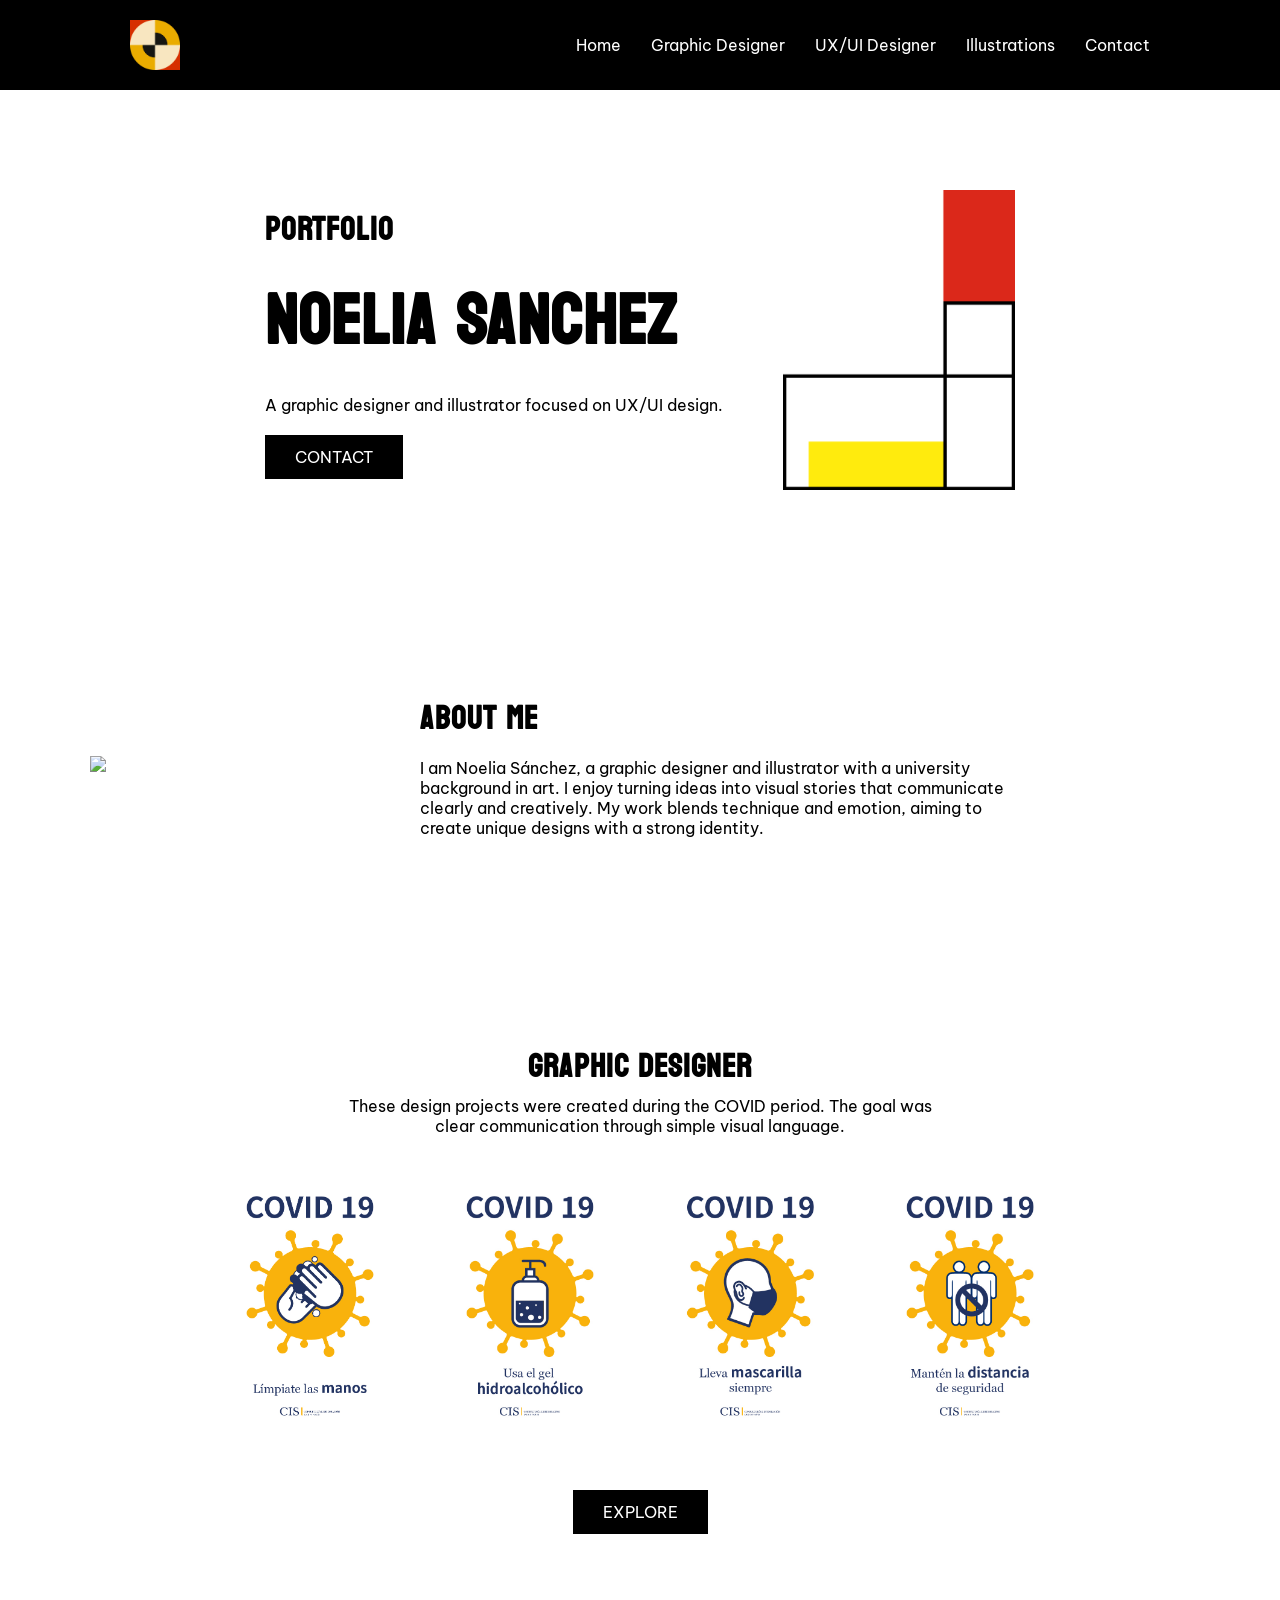
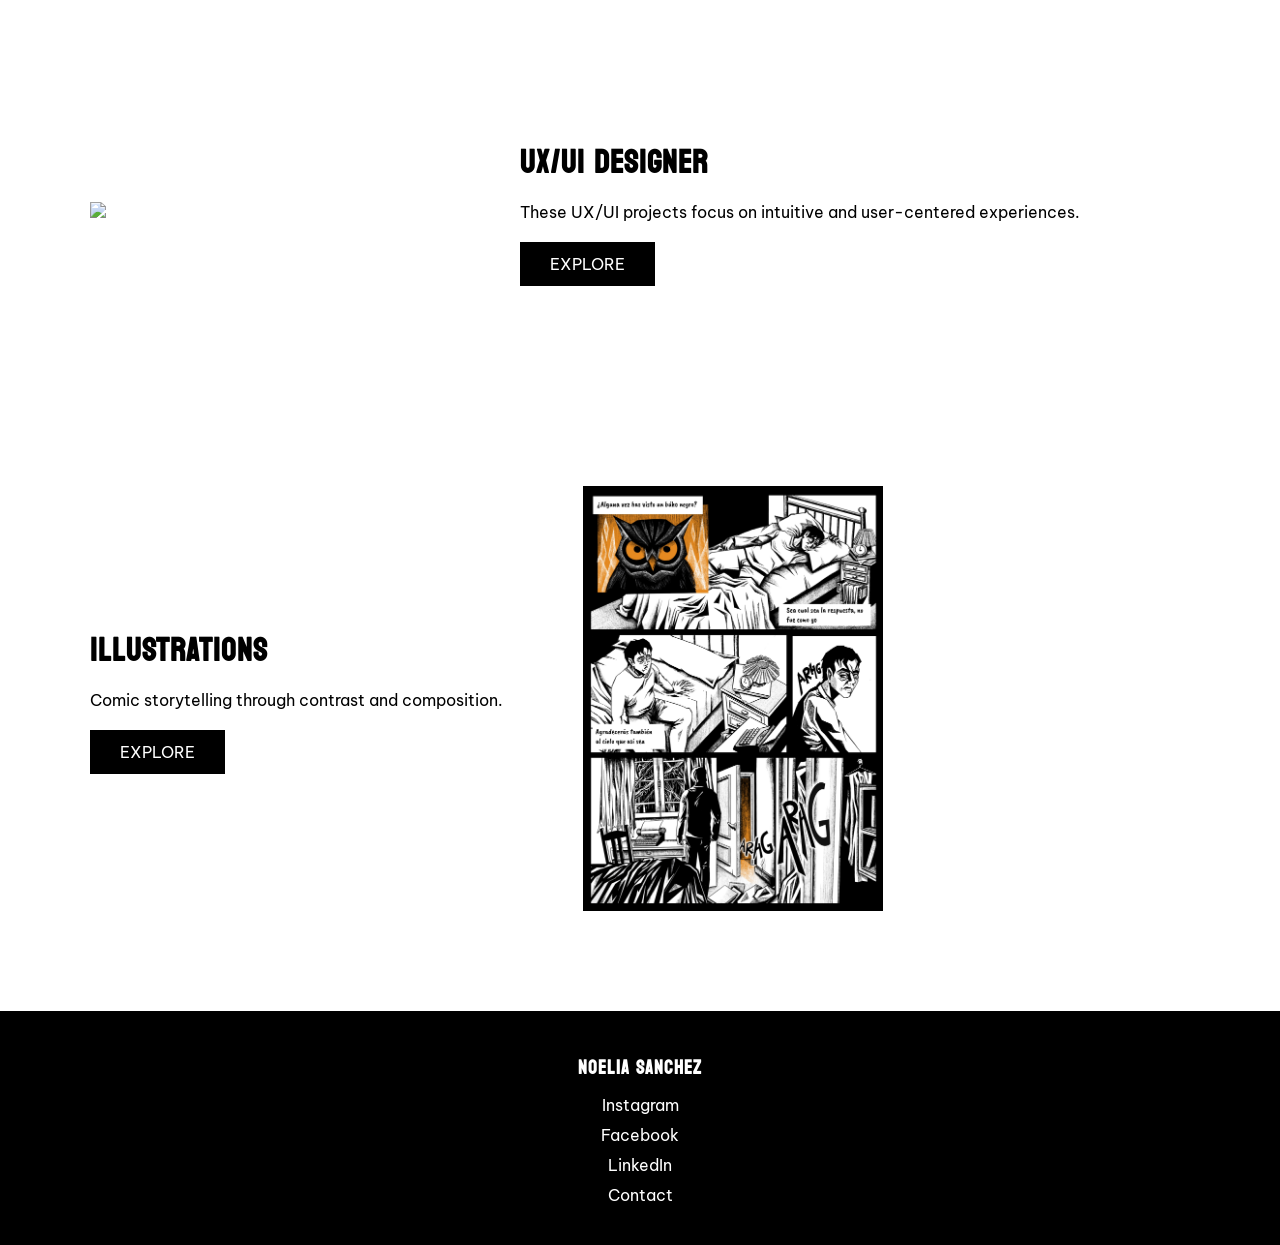
==== index.html @ 2e805975 "initial commit" ====
<!DOCTYPE html>
<html lang="en">
<head>
  <meta charset="UTF-8">
  <meta name="viewport" content="width=device-width, initial-scale=1.0">
  <title>Portfolio</title>

  <link href="https://fonts.googleapis.com/css2?family=Bayon&family=Be+Vietnam+Pro:wght@300;400;500&display=swap" rel="stylesheet">
  <link rel="stylesheet" href="styles.css">
  <script src="script.js" defer></script>
</head>

<body>

<div class="home-page">

<!-- HEADER -->
<header class="header">
  <div class="nav-container">
    <img src="logotipo/logo.png" alt="Logo" class="logo">

    <button class="menu-toggle" id="menu-toggle">☰</button>

    <nav class="nav" id="nav">
      <a href="index.html">Home</a>
      <a href="GraphicDesigner.html">Graphic Designer</a>
      <a href="UXDesigner.html">UX/UI Designer</a>
      <a href="Illustrations.html">Illustrations</a>
      <a href="Contact.html">Contact</a>
    </nav>
  </div>
</header>

<!-- HERO -->
<section class="hero">
  <div class="container hero-content">

    <div class="hero-text">
      <h2>PORTFOLIO</h2>
      <h1>NOELIA SANCHEZ</h1>
      <p>A graphic designer and illustrator focused on UX/UI design.</p>
      <a href="Contact.html" class="btn">CONTACT</a>
    </div>
    

    <img src="Figuras/mondrian2.png" class="mondrian-img">

  </div>
</section>

<!-- ABOUT -->
<section>
  <div class="container about">

    <!-- IZQUIERDA (IMAGEN + FORMAS) -->
    <div class="profile-wrapper">
      <img src="perfil/perfil3.png" class="profile-img">

      <div class="bauhaus-box bauhaus-blue about-blue"></div>
      <div class="bauhaus-box bauhaus-yellow about-yellow"></div>
      <div class="bauhaus-box bauhaus-outline about-outline"></div>
    </div>

    <!-- DERECHA (TEXTO) -->
    <div class="about-text">
      <h2>ABOUT ME</h2>
      <p>
        I am Noelia Sánchez, a graphic designer and illustrator with a university background in art. 
        I enjoy turning ideas into visual stories that communicate clearly and creatively. 
        My work blends technique and emotion, aiming to create unique designs with a strong identity.
      </p>
    </div>

  </div>
</section>

<!-- GRAPHIC DESIGN -->
<section>
  <div class="container">
    <h2>GRAPHIC DESIGNER</h2>

    <p aling="center">
      These design projects were created during the COVID period. 
      The goal was clear communication through simple visual language.
    </p>

    <div class="home-grid">
      <img src="Covid/covid1.jpg">
      <img src="Covid/covid6.jpg">
      <img src="Covid/covid7.jpg">
      <img src="Covid/covid9.jpg">
    </div>

     <a href="GraphicDesigner.html" class="btn">EXPLORE</a>
  </div>
 
</section>

<!-- UX -->
<section>
  <div class="container ux">
    <img src="UX/ordenador.png">

    <div>
      <h2>UX/UI DESIGNER</h2>
      <p>
        These UX/UI projects focus on intuitive and user-centered experiences.
      </p>
      <a href="UXDesigner.html" class="btn">EXPLORE</a>
    </div>
    
  </div>
</section>

<!-- ILLUSTRATIONS -->
<section>
  <div class="container illustration">

    <div>
      <h2>ILLUSTRATIONS</h2>
      <p>
        Comic storytelling through contrast and composition.
      </p>
      <a href="Illustrations.html" class="btn">EXPLORE</a>
    </div>
    

    <img src="Comic/1.JPG">

  </div>
</section>


<!-- FOOTER -->
<footer>
  <h3>NOELIA SANCHEZ</h3>

  <div class="footer-links">
    <a href="https://www.instagram.com/_lady.dragon">Instagram</a>
    <a href="https://www.facebook.com">Facebook</a>
    <a href="https://www.linkedin.com">LinkedIn</a>
    <a href="Contact.html">Contact</a>
  </div>
</footer>

</div>

</body>
</html>
---- styles.css ----
/* ===== RESET ===== */
*{
  margin:0;
  padding:0;
  box-sizing:border-box;
}

html, body{
  height:100%;
}

body{
  font-family:'Be Vietnam Pro', sans-serif;
  background:#fff;
  color:#000;
  display:flex;
  flex-direction:column;
}

/* ===== TEXT ===== */
h1,h2,h3{
  font-family:'Bayon', sans-serif;
  letter-spacing:1px;
}

h1{ font-size:70px; }
h2{ font-size:32px; }

p{
  margin-top:10px;
  max-width:600px;
}

/* ===== HEADER ===== */
.header{
  background:#000;
  padding:20px 0;
  position:relative;
}



.logo{ width:50px; }

.menu-toggle{
  display:none;
  font-size:26px;
  background:none;
  border:none;
  color:#fff;
  cursor:pointer;
  margin-left:auto;
}
.nav a {
  color: #fff;
  text-decoration: none;
  transition: 0.2s;
}

/* hover = gris */
.nav a:hover {
  color: #555454;
}

/* click = amarillo */
.nav a:active {
  color: #FFEB0D;
}

.nav-container{
  max-width:1100px;
  margin:0 auto;
  padding:0 40px;
  display:flex;
  align-items:center;
  justify-content:space-between;
}

.nav{
  margin-left:auto;
  display:flex;
  gap:30px;
}


/* ===== LAYOUT ===== */
section{
  padding:100px 40px;
}

.container{
  max-width:1100px;
  margin:auto;
}

img{
  max-width:100%;
  height:auto;
  display:block;
}

/* ===== BUTTON ===== */
.btn{
  display:inline-block;
  background:#000;
  color:#fff;
  padding:12px 30px;
  margin-top:20px;
  border:none;
  cursor:pointer;
  transition:0.2s;
  text-decoration: none;
}

.btn:hover{ background:#555454; }
.btn:active{ background:#DB281A; }

/* ===== FOOTER ===== */
footer{
  background:#000;
  color:#fff;
  padding:40px;
  text-align:center;
  margin-top:auto;
}

.footer-links{
  display:flex;
  justify-content:center;
  gap:30px;
  margin-top:10px;
}

.footer-links a{
  color:#fff;
  text-decoration:none;
}

.footer-links a:hover{ color:#555454; }
.footer-links a:active{ color:#FFEB0D; }

/* ============================= */
/* ===== HOME ===== */
/* ============================= */
.home-page .hero-content {
  display: flex;
  align-items: center;
  justify-content: space-between;
  gap: 60px;
}


/* TEXTO */
.hero-text {
  flex: 1;
}

/* IMAGEN */
.mondrian-img {
  height: 100%;
  max-height: 300px; /* ajusta según tu diseño */
  object-fit: contain;
}
/*-----------*/

.home-page .hero{
  display:flex;
  align-items:center;
  min-height:400px;
}

.home-page .about{
  display:flex;
  align-items:center;
  gap:80px;
}

.home-page .about img{ width:250px; }

.home-page section:nth-of-type(3) .container {
  text-align: center;
}

.home-page section:nth-of-type(3) p{
  text-align: center;
  margin: 0 auto;
}


.home-page .home-grid{
  display:flex;
  justify-content:center;
  gap:40px;
  margin:40px 0;
}

.home-page .home-grid img{ width:180px; }

.home-page .ux{
  display:flex;
  align-items:center;
  gap:80px;
}

.home-page .ux img{ width:350px; }

.home-page .illustration{
  display:flex;
  align-items:center;
  gap:80px;
}

.home-page .illustration img{ width:300px; }

/* ============================= */
/* ===== CONTACT ===== */
/* ============================= */
/* CONTENEDOR GENERAL */
.contact-section {
  max-width: 800px;
  margin: 80px auto;
  padding: 0 20px;
}

/* TITULO */
.contact-section h1 {
  font-family: 'Bayon', sans-serif;
  font-size: 60px;
  margin-bottom: 40px;
}

/* FORM */
.contact-form {
  display: flex;
  flex-direction: column;
  gap: 20px;
}

/* INPUTS Y TEXTAREA */
.contact-form input,
.contact-form textarea {
  width: 100%;
  padding: 15px;
  font-family: 'Be Vietnam Pro', sans-serif;
  font-size: 16px;

  border: 2px solid #333;
  background: transparent;
  outline: none;
}

/* TEXTAREA MÁS ALTA */
.contact-form textarea {
  min-height: 150px;
  resize: none;
}


/* CENTRADO OPCIONAL (si lo quieres como mobile) */
@media (max-width: 768px) {
  .contact-section {
    text-align: center;
  }

  .btn {
    margin: 20px;
  }
}

/* ============================= */
/* ===== GRAPHIC DESIGNER ===== */
/* ============================= */

.graphic-page section{
  padding:70px 40px;
}

.graphic-page .text-center{
  text-align:center;
  margin:0 auto 60px auto;
  max-width:700px;
}

.graphic-page .text-center p{
  text-align:center;
}

.graphic-page .hero{
  height:100vh;
  display:flex;
  align-items:center;
  justify-content:space-between;
}

.graphic-page .hero-img img{
  height:300px;
}

.graphic-page .row{
  display:grid;
  grid-template-columns: repeat(3, 250px);
  gap:30px;
  justify-content:center;
}

.graphic-page .row img{
  width:250px;
}

.graphic-page .profile{
  display:flex;
  align-items:center;
  gap:80px;
}

.graphic-page .profile img{
  width:300px;
}

/* COVID */
.graphic-page .horizontal-section{
  height:300vh;
}

.graphic-page .sticky{
  position:sticky;
  top:0;
  height:100vh;
  display:flex;
  align-items:center;
  overflow:hidden;
}

.graphic-page .track{
  display:flex;
  gap:60px;
  padding:0 10vw;
}

.graphic-page .card{
  min-width:400px;
  height:500px;
}

/* ============================= */
/* ===== UX PAGE ===== */
/* ============================= */
/* ===== HERO UX ===== */

.ux-page .hero-content{
  display:flex;
  align-items:stretch;
  justify-content:space-between;
  gap:60px;
}

.ux-page .hero-text{
  flex:1;
  display:flex;
  flex-direction:column;
  justify-content:center;
}

/* IMAGEN HERO */
.ux-page .hero-img{
  display:flex;
}

.ux-page .hero-img img{
  height:100%;
  max-height:350px; /* control opcional */
  object-fit:contain;
}


/* ===== PROJECTS ===== */

.ux-page .projects{
  display:grid;
  grid-template-columns: repeat(2, 1fr);
  gap:60px;
}

.ux-page .project img{
  width:100%;
  height:250px;
  object-fit:cover;
  transition:0.3s;
}

.ux-page .project:hover img{
  transform:scale(1.05);
}


/* ===== CASE ===== */

.ux-page .case{
  display:flex;
  align-items:center;
  gap:80px;
}

.ux-page .case img{
  width:400px;
}


/* ===== RESPONSIVE ===== */

@media (max-width:768px){

  .ux-page .hero-content{
    flex-direction:column;
    text-align:center;
  }

  .ux-page .hero-img{
    display:none;
  }

  .ux-page .projects{
    grid-template-columns:1fr;
  }

  .ux-page .case{
    flex-direction:column;
    text-align:center;
  }

  .ux-page .case img{
    width:100%;
  }

}

/* ============================= */
/* ===== ILLUSTRATIONS ===== */
/* ============================= */
/* HERO ILLUSTRATIONS */

.illustrations-page .hero-content{
  display:flex;
  align-items:stretch;
  justify-content:space-between;
  gap:60px;
}

.illustrations-page .hero-text{
  flex:1;
  display:flex;
  flex-direction:column;
  justify-content:center;
}

.illustrations-page .hero-img{
  display:flex;
}

.illustrations-page .hero-img img{
  height:100%;
  max-height:350px;
  object-fit:contain;
}
/*-----*/

.illustrations-page .carousel-wrapper{
  position:relative;
  margin:40px 0;
}

.illustrations-page .carousel{
  display:flex;
  gap:30px;
  overflow-x:auto;
  scroll-behavior:smooth;
  padding:20px 60px;
  scroll-snap-type: x mandatory;
}

.illustrations-page .carousel img{
  width:280px;
  height:360px;
  object-fit:cover;
  flex:0 0 auto;
  scroll-snap-align:center;
  cursor:pointer;
  transition:0.3s;
}

.illustrations-page .carousel img:hover{
  transform:scale(1.05);
}

.illustrations-page .carousel::-webkit-scrollbar{
  display:none;
}

/* ARROWS */
.illustrations-page .arrow{
  position:absolute;
  top:50%;
  transform:translateY(-50%);
  z-index:10;
  background:rgba(0,0,0,0.7);
  color:#fff;
  border:none;
  font-size:28px;
  padding:10px 15px;
  cursor:pointer;
}

.illustrations-page .arrow.left{ left:10px; }
.illustrations-page .arrow.right{ right:10px; }

.illustrations-page .arrow:hover{ background:#555; }

/* MODAL */
.illustrations-page .modal{
  position:fixed;
  top:0;
  left:0;
  width:100%;
  height:100%;
  background:rgba(0,0,0,0.9);
  display:flex;
  justify-content:center;
  align-items:center;
  opacity:0;
  pointer-events:none;
  transition:0.3s;
  z-index:999;
}

.illustrations-page .modal.active{
  opacity:1;
  pointer-events:auto;
}

.illustrations-page .modal img{
  max-width:90%;
  max-height:90%;
}


/* ============================= */
/* ===== MOBILE ===== */
/* ============================= */
@media (max-width:768px){

  section{ padding:60px 20px; }
  h1{ font-size:40px; }

  .menu-toggle{ display:block; }

  .nav{
    display:none;
    flex-direction:column;
    background:#000;
    position:absolute;
    top:70px;
    left:0;
    width:100%;
  }
    .illustrations-page .hero-content{
    flex-direction:column;
    text-align:center;
  }

  .illustrations-page .hero-img{
    display:none;
  }

  .nav.active{ display:flex; }

  .nav a{
    padding:15px;
    border-top:1px solid #222;
    text-align:center;
  }

  /* HOME */
  .home-page .hero,
  .home-page .about,
  .home-page .ux,
  .home-page .illustration{
    flex-direction:column;
    text-align:center;
    gap:20px;
  }

  .about-text{ order:1; }
  .profile-wrapper{ order:2; }

  .mondrian-img{
    display:none;
  }

  .profile-img{
    content: url("perfil/perfil-movil.png");
    padding:20px;
  }

  h3{
    text-align:center;
    margin-left:auto;
    margin-right:auto;
  }

  /* GRID */
  .home-page .home-grid{
    flex-direction:column;
    align-items:center;
  }

  .home-page .home-grid img{
    max-width:300px;
  }

  /* GRAPHIC */
  .graphic-page .hero,
  .graphic-page .profile{
    flex-direction:column;
    text-align:center;
  }

  .graphic-page .row{
    display:flex;
    flex-direction:column;
    align-items:center;
  }

  .graphic-page .hero-img{
    display:none;
  }

  /* UX */
  .ux-page .projects{
    grid-template-columns:1fr;
  }

  .ux-page .case{
    flex-direction:column;
    text-align:center;
  }

  .ux-page .case img{
    width:100%;
  }
  .hero-img{
    display:none;
  }
    h1{ font-size:50px; }
}

  /* ILLUSTRATIONS */
  
  .illustrations-page .carousel img{
    width:200px;
    height:260px;
  }

  .footer-links{
    flex-direction:column;
    gap:10px;
  }
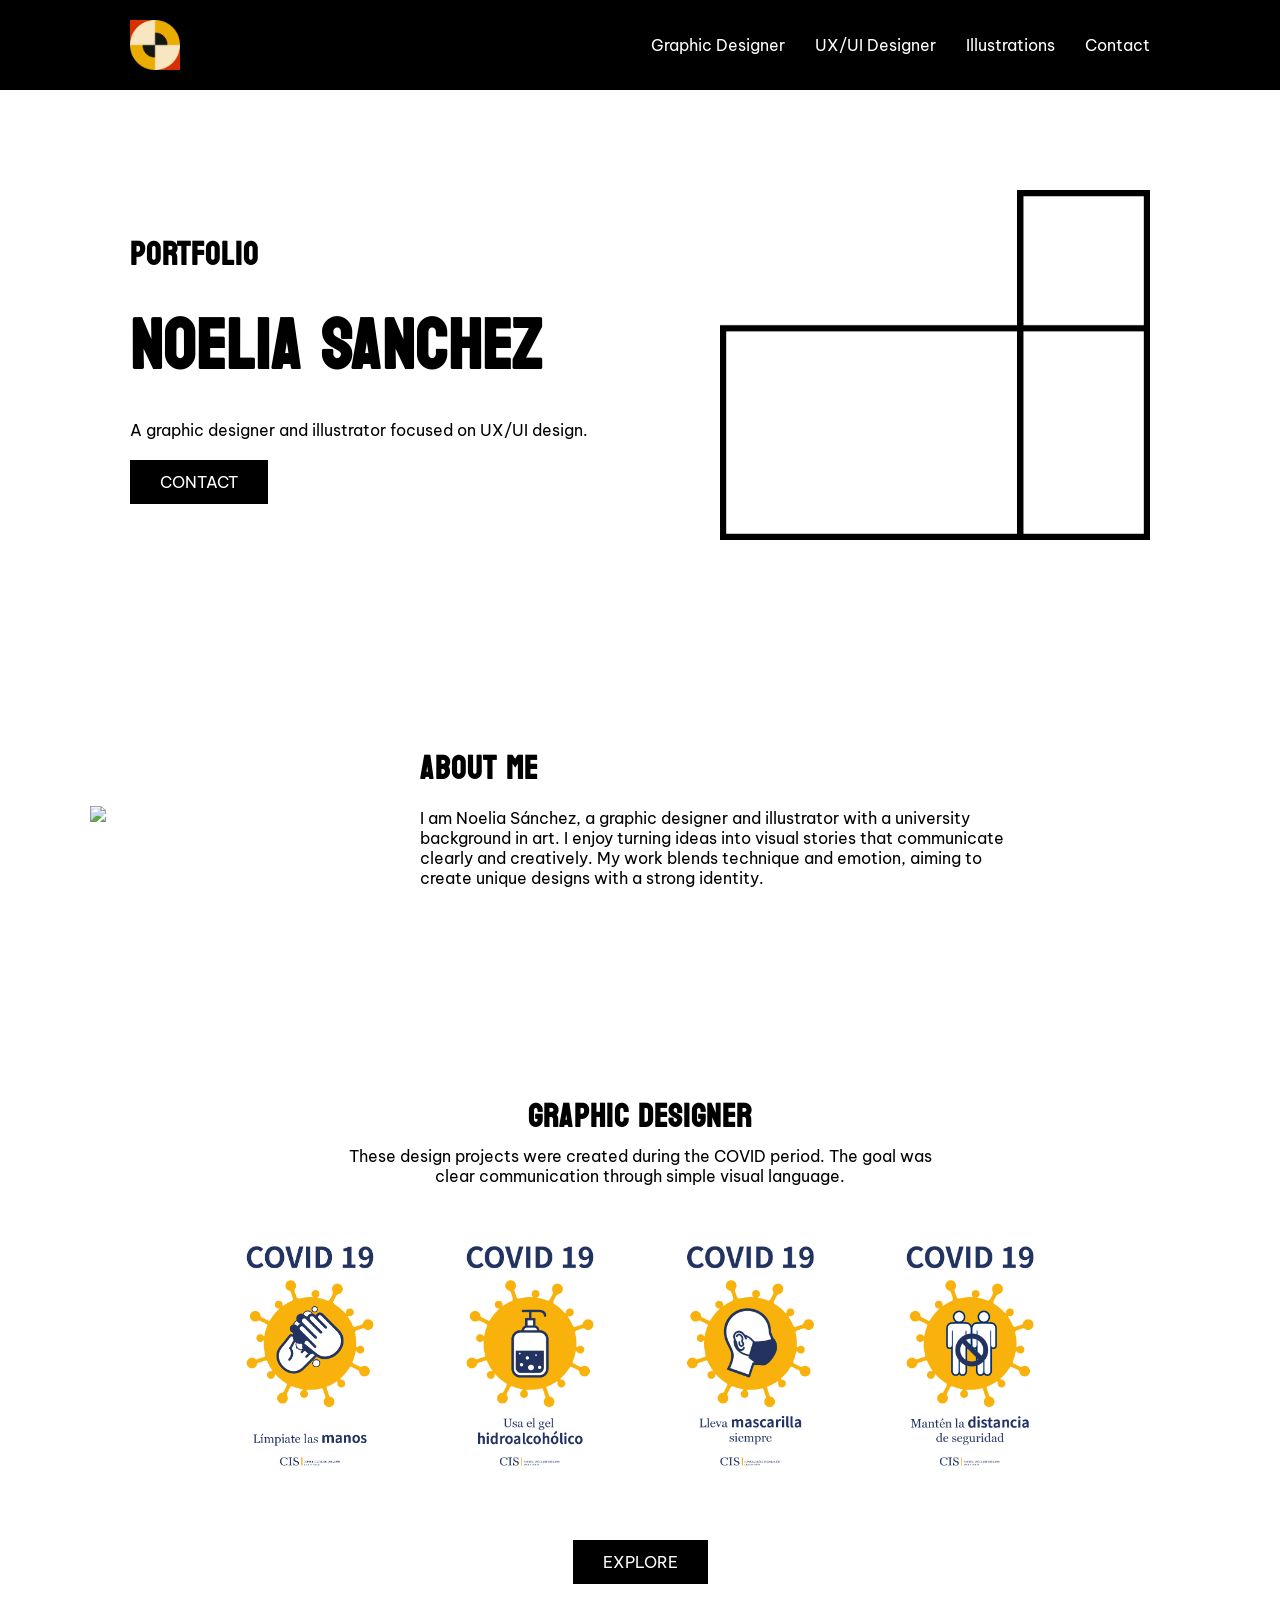
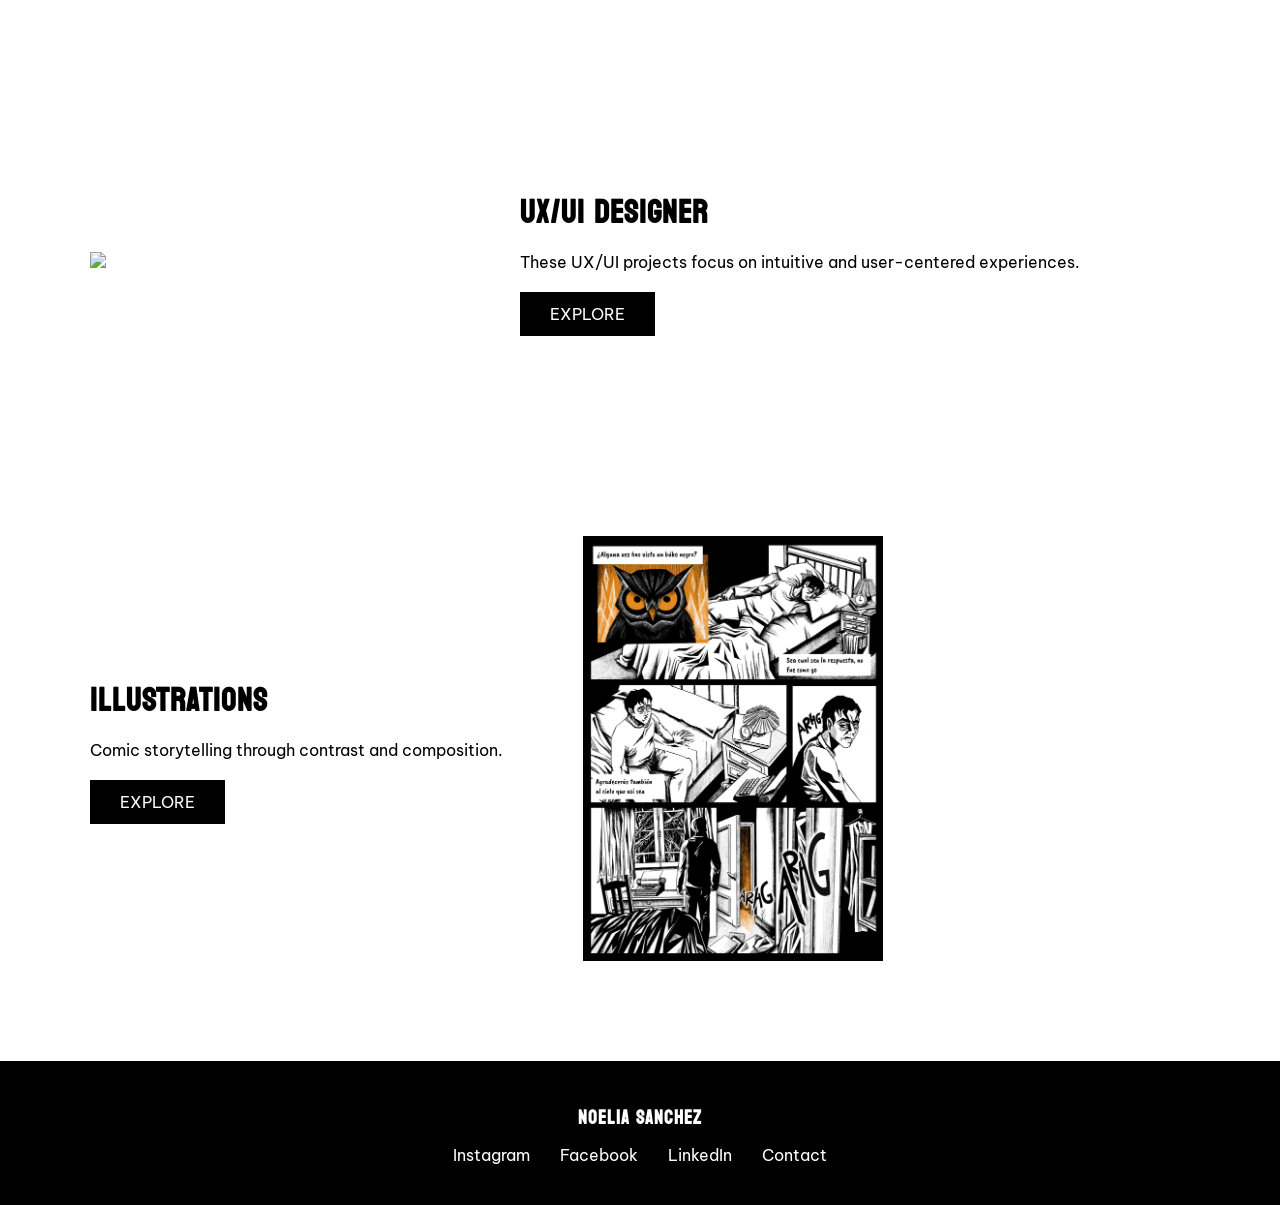
==== commit b6e57d0a: "update portfolio" ====
--- a/index.html
+++ b/index.html
@@ -17,12 +17,14 @@
 <!-- HEADER -->
 <header class="header">
   <div class="nav-container">
-    <img src="logotipo/logo.png" alt="Logo" class="logo">
+    <a href="index.html">
+  <img src="logotipo/logo.png" alt="Logo" class="logo">
+</a>
 
     <button class="menu-toggle" id="menu-toggle">☰</button>
 
     <nav class="nav" id="nav">
-      <a href="index.html">Home</a>
+    
       <a href="GraphicDesigner.html">Graphic Designer</a>
       <a href="UXDesigner.html">UX/UI Designer</a>
       <a href="Illustrations.html">Illustrations</a>
@@ -30,10 +32,14 @@
     </nav>
   </div>
 </header>
+<div class="modal" id="modal">
+  <img id="modal-img">
+</div>
+
 
 <!-- HERO -->
-<section class="hero">
-  <div class="container hero-content">
+<section class="hero container">
+
 
     <div class="hero-text">
       <h2>PORTFOLIO</h2>
@@ -43,9 +49,11 @@
     </div>
     
 
-    <img src="Figuras/mondrian2.png" class="mondrian-img">
-
-  </div>
+     <div class="hero-img">
+     <div class="image-hover">
+  <img src="Figuras/mondrian2.png" class="base">
+  <img src="Figuras/mondrian2.1.png" class="hover">
+</div>
 </section>
 
 <!-- ABOUT -->
@@ -99,7 +107,7 @@
 <!-- UX -->
 <section>
   <div class="container ux">
-    <img src="UX/ordenador.png">
+    <img src="UX/ordenador.png" class="no-click">
 
     <div>
       <h2>UX/UI DESIGNER</h2>
--- a/styles.css
+++ b/styles.css
@@ -8,13 +8,120 @@
 html, body{
   height:100%;
 }
-
+.hero{
+  display:flex;
+  align-items:center;
+  justify-content:space-between;
+  gap:60px;
+  min-height:400px;
+}
+
+.hero-text{
+  flex:1;
+}
+
+.hero-img{
+  display:flex;
+}
+
+.hero-img img{
+  height:100%;
+  max-height:350px;
+  object-fit:contain;
+}
+.image-hover{
+  position:relative;
+  overflow:hidden;
+}
+
+.image-hover img{
+  width:100%;
+  display:block;
+}
+.hero-img img{
+  cursor:default;
+  pointer-events:none; /* evita click */
+}
+
+.hero-img img:hover{
+  filter:none; /* evita el gris */
+}
+.no-click{
+  cursor: default;
+  pointer-events: none;
+}
+
+
+
+/* imagen superior */
+.image-hover .hover{
+  position:absolute;
+  top:0;
+  left:0;
+  opacity:0;
+  transform:translateY(20px);
+  transition:0.4s ease;
+}
+
+/* hover */
+.image-hover:hover .hover{
+  opacity:1;
+  transform:translateY(0);
+}
 body{
   font-family:'Be Vietnam Pro', sans-serif;
   background:#fff;
   color:#000;
   display:flex;
   flex-direction:column;
+}
+/* ===== MODAL GLOBAL ===== */
+.modal{
+  position:fixed;
+  top:0;
+  left:0;
+  width:100%;
+  height:100%;
+  background:rgba(0,0,0,0.9);
+  display:flex;
+  justify-content:center;
+  align-items:center;
+  opacity:0;
+  pointer-events:none;
+  transition:0.3s;
+  z-index:999;
+}
+
+.modal.active{
+  opacity:1;
+  pointer-events:auto;
+}
+
+.modal img{
+  max-width:90%;
+  max-height:90%;
+}
+.open-gallery{
+  cursor:pointer;
+}
+.modal-arrow{
+  position:absolute;
+  top:50%;
+  transform:translateY(-50%);
+  background:rgba(0,0,0,0.7);
+  color:#fff;
+  border:none;
+  font-size:40px;
+  padding:10px 15px;
+  cursor:pointer;
+  z-index:1000;
+}
+
+.modal-arrow.left{ left:20px; }
+.modal-arrow.right{ right:20px; }
+
+.modal-arrow:hover{
+  background:#555;
 }
 
 /* ===== TEXT ===== */
@@ -97,6 +204,13 @@
   max-width:100%;
   height:auto;
   display:block;
+  cursor:pointer;
+  transition:0.3s;
+}
+
+/* hover global → baja brillo */
+img:not(.logo):hover{
+  filter: brightness(70%);
 }
 
 /* ===== BUTTON ===== */
@@ -116,6 +230,13 @@
 .btn:active{ background:#DB281A; }
 
 /* ===== FOOTER ===== */
+.footer-links{
+  display:flex;
+  justify-content:center;
+  gap:30px;
+  margin-top:10px;
+  flex-direction:row; /* explícito */
+}
 footer{
   background:#000;
   color:#fff;
@@ -124,12 +245,7 @@
   margin-top:auto;
 }
 
-.footer-links{
-  display:flex;
-  justify-content:center;
-  gap:30px;
-  margin-top:10px;
-}
+
 
 .footer-links a{
   color:#fff;
@@ -142,18 +258,6 @@
 /* ============================= */
 /* ===== HOME ===== */
 /* ============================= */
-.home-page .hero-content {
-  display: flex;
-  align-items: center;
-  justify-content: space-between;
-  gap: 60px;
-}
-
-
-/* TEXTO */
-.hero-text {
-  flex: 1;
-}
 
 /* IMAGEN */
 .mondrian-img {
@@ -163,11 +267,7 @@
 }
 /*-----------*/
 
-.home-page .hero{
-  display:flex;
-  align-items:center;
-  min-height:400px;
-}
+
 
 .home-page .about{
   display:flex;
@@ -256,16 +356,7 @@
 }
 
 
-/* CENTRADO OPCIONAL (si lo quieres como mobile) */
-@media (max-width: 768px) {
-  .contact-section {
-    text-align: center;
-  }
-
-  .btn {
-    margin: 20px;
-  }
-}
+
 
 /* ============================= */
 /* ===== GRAPHIC DESIGNER ===== */
@@ -285,16 +376,6 @@
   text-align:center;
 }
 
-.graphic-page .hero{
-  height:100vh;
-  display:flex;
-  align-items:center;
-  justify-content:space-between;
-}
-
-.graphic-page .hero-img img{
-  height:300px;
-}
 
 .graphic-page .row{
   display:grid;
@@ -345,32 +426,8 @@
 /* ============================= */
 /* ===== UX PAGE ===== */
 /* ============================= */
-/* ===== HERO UX ===== */
-
-.ux-page .hero-content{
-  display:flex;
-  align-items:stretch;
-  justify-content:space-between;
-  gap:60px;
-}
-
-.ux-page .hero-text{
-  flex:1;
-  display:flex;
-  flex-direction:column;
-  justify-content:center;
-}
-
-/* IMAGEN HERO */
-.ux-page .hero-img{
-  display:flex;
-}
-
-.ux-page .hero-img img{
-  height:100%;
-  max-height:350px; /* control opcional */
-  object-fit:contain;
-}
+
+
 
 
 /* ===== PROJECTS ===== */
@@ -406,63 +463,24 @@
 }
 
 
-/* ===== RESPONSIVE ===== */
-
-@media (max-width:768px){
-
-  .ux-page .hero-content{
-    flex-direction:column;
-    text-align:center;
-  }
-
-  .ux-page .hero-img{
-    display:none;
-  }
-
-  .ux-page .projects{
-    grid-template-columns:1fr;
-  }
-
-  .ux-page .case{
-    flex-direction:column;
-    text-align:center;
-  }
-
-  .ux-page .case img{
-    width:100%;
-  }
-
-}
+
 
 /* ============================= */
 /* ===== ILLUSTRATIONS ===== */
 /* ============================= */
-/* HERO ILLUSTRATIONS */
-
-.illustrations-page .hero-content{
-  display:flex;
-  align-items:stretch;
-  justify-content:space-between;
-  gap:60px;
-}
-
-.illustrations-page .hero-text{
-  flex:1;
-  display:flex;
-  flex-direction:column;
-  justify-content:center;
-}
-
-.illustrations-page .hero-img{
-  display:flex;
-}
-
-.illustrations-page .hero-img img{
-  height:100%;
-  max-height:350px;
-  object-fit:contain;
-}
-/*-----*/
+
+.modal img{
+  max-width:90%;
+  max-height:90%;
+  animation: zoomIn 0.3s ease;
+}
+
+@keyframes zoomIn{
+  from{ transform: scale(0.8); opacity:0; }
+  to{ transform: scale(1); opacity:1; }
+}
+
+
 
 .illustrations-page .carousel-wrapper{
   position:relative;
@@ -490,6 +508,7 @@
 
 .illustrations-page .carousel img:hover{
   transform:scale(1.05);
+  filter: brightness(70%);
 }
 
 .illustrations-page .carousel::-webkit-scrollbar{
@@ -509,44 +528,67 @@
   padding:10px 15px;
   cursor:pointer;
 }
+.logo{
+  cursor:pointer;
+  transition:0.3s;
+}
+.logo:hover{
+  filter: brightness(70%);
+}
 
 .illustrations-page .arrow.left{ left:10px; }
 .illustrations-page .arrow.right{ right:10px; }
 
 .illustrations-page .arrow:hover{ background:#555; }
 
-/* MODAL */
-.illustrations-page .modal{
-  position:fixed;
-  top:0;
-  left:0;
-  width:100%;
-  height:100%;
-  background:rgba(0,0,0,0.9);
-  display:flex;
-  justify-content:center;
-  align-items:center;
-  opacity:0;
-  pointer-events:none;
-  transition:0.3s;
-  z-index:999;
-}
-
-.illustrations-page .modal.active{
-  opacity:1;
-  pointer-events:auto;
-}
-
-.illustrations-page .modal img{
-  max-width:90%;
-  max-height:90%;
-}
+
 
 
 /* ============================= */
 /* ===== MOBILE ===== */
 /* ============================= */
 @media (max-width:768px){
+
+  .hero{
+    flex-direction:column;
+    text-align:center;
+  }
+
+  .hero-img{
+    display:none;
+  }
+
+
+  .footer-links{
+  flex-direction:column;
+  gap:10px;
+}
+    .illustrations-page .carousel img{
+    width:200px;
+    height:260px;
+  }
+
+    .contact-section {
+    text-align: center;
+  }
+
+  .btn {
+    margin: 20px;
+  }
+ 
+
+  .ux-page .projects{
+    grid-template-columns:1fr;
+  }
+
+  .ux-page .case{
+    flex-direction:column;
+    text-align:center;
+  }
+
+  .ux-page .case img{
+    width:100%;
+  }
 
   section{ padding:60px 20px; }
   h1{ font-size:40px; }
@@ -562,15 +604,9 @@
     left:0;
     width:100%;
   }
-    .illustrations-page .hero-content{
-    flex-direction:column;
-    text-align:center;
-  }
-
-  .illustrations-page .hero-img{
-    display:none;
-  }
-
+ 
+
+  
   .nav.active{ display:flex; }
 
   .nav a{
@@ -580,7 +616,7 @@
   }
 
   /* HOME */
-  .home-page .hero,
+
   .home-page .about,
   .home-page .ux,
   .home-page .illustration{
@@ -618,7 +654,7 @@
   }
 
   /* GRAPHIC */
-  .graphic-page .hero,
+  
   .graphic-page .profile{
     flex-direction:column;
     text-align:center;
@@ -630,14 +666,10 @@
     align-items:center;
   }
 
-  .graphic-page .hero-img{
-    display:none;
-  }
+  
 
   /* UX */
-  .ux-page .projects{
-    grid-template-columns:1fr;
-  }
+ 
 
   .ux-page .case{
     flex-direction:column;
@@ -647,21 +679,12 @@
   .ux-page .case img{
     width:100%;
   }
-  .hero-img{
-    display:none;
-  }
+
+
+
+
+
     h1{ font-size:50px; }
 }
 
-  /* ILLUSTRATIONS */
   
-  .illustrations-page .carousel img{
-    width:200px;
-    height:260px;
-  }
-
-  .footer-links{
-    flex-direction:column;
-    gap:10px;
-  }
-
